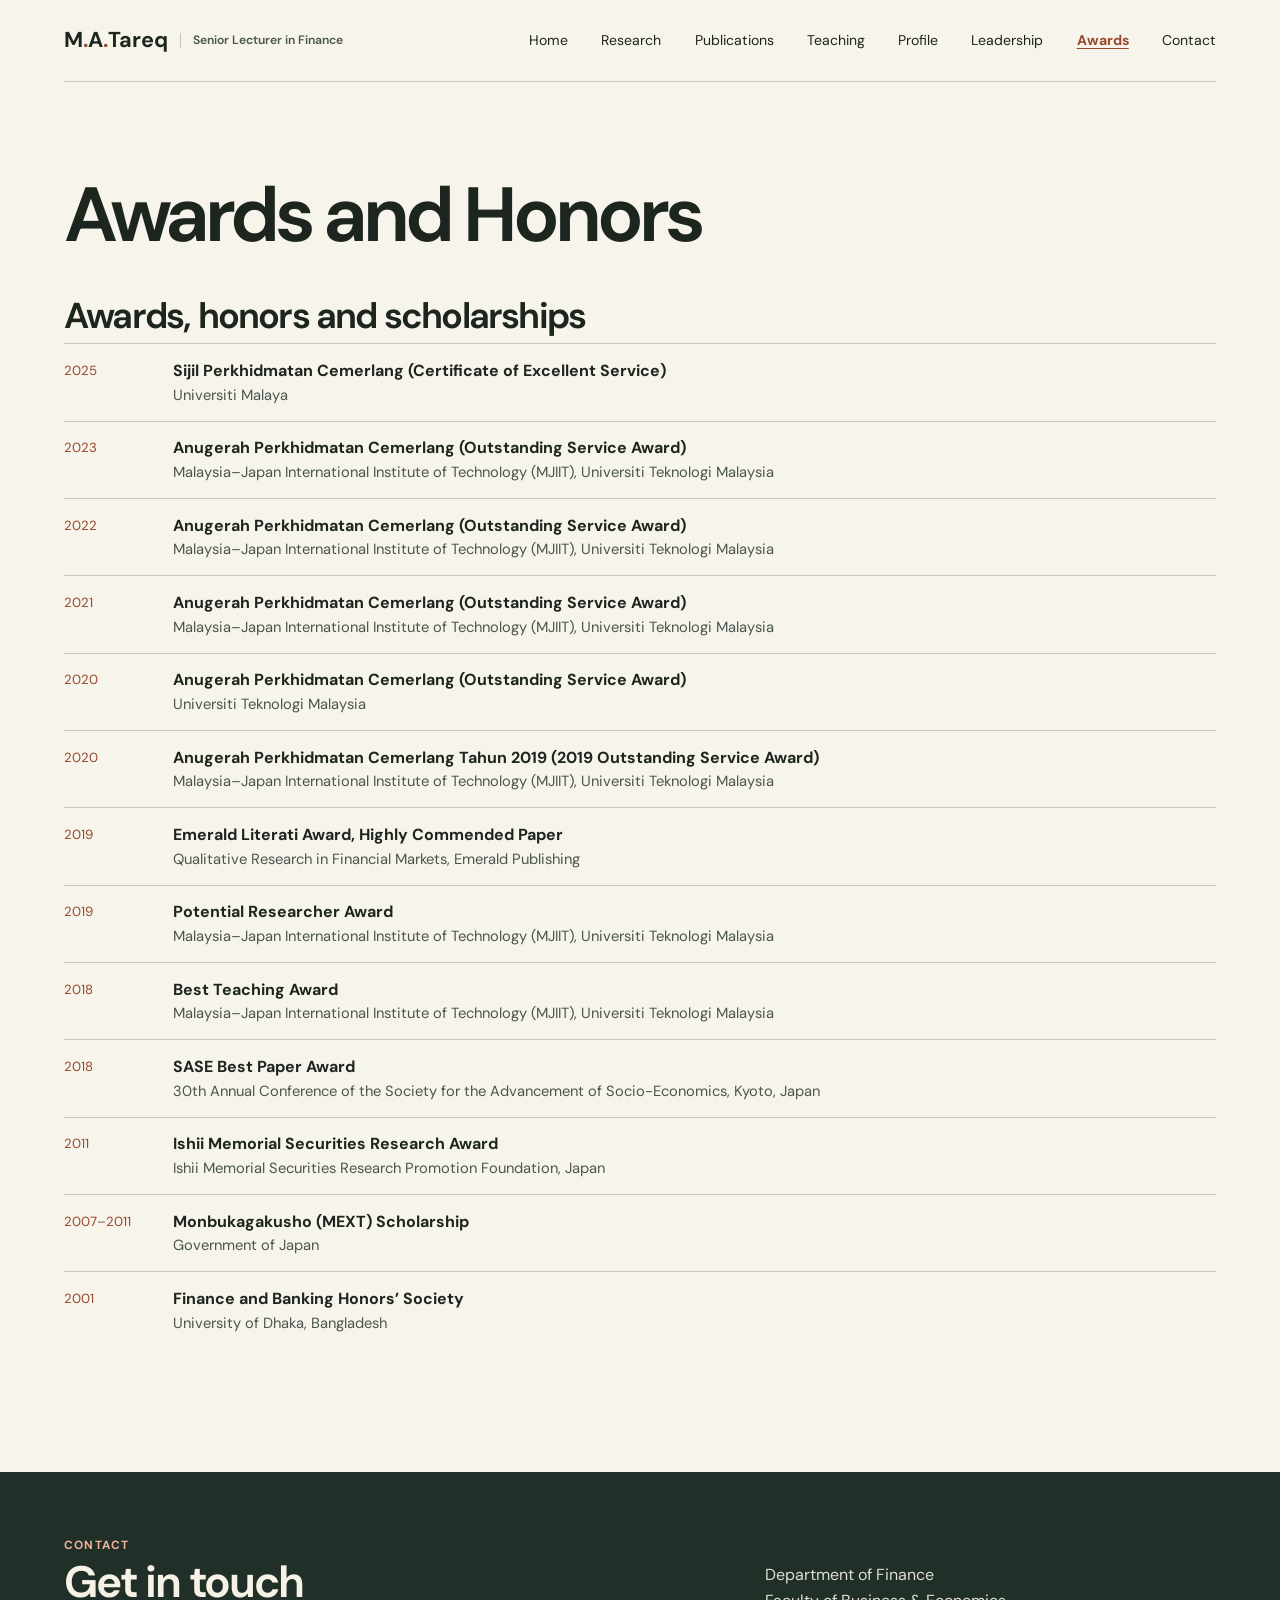
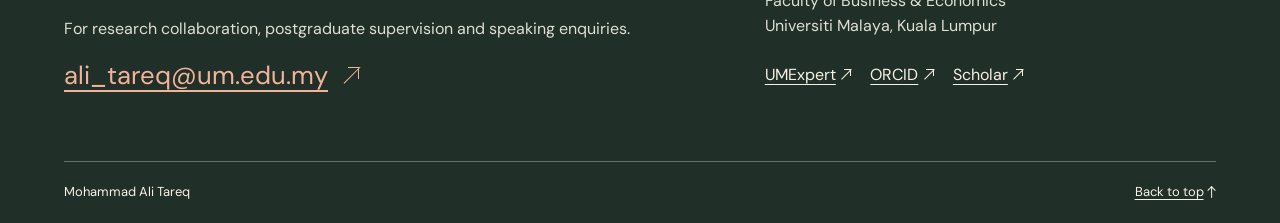
==== awards/index.html @ 012abb27 "Add leadership and awards pages and expand courses taught" ====
<!doctype html>
<html lang="en">
<head>
  <meta charset="utf-8">
  <meta name="viewport" content="width=device-width, initial-scale=1">
  <title>Awards and Honors | Mohammad Ali Tareq</title>
  <meta name="description" content="Awards, honors and scholarships received by Mohammad Ali Tareq.">
  <meta name="theme-color" content="#f7f4ec">
  <link rel="canonical" href="https://matareq.com/awards/">
  <link rel="icon" href="/assets/mark.svg" type="image/svg+xml">
  <link rel="stylesheet" href="/assets/site.css?v=3">
  <meta property="og:type" content="website">
  <meta property="og:title" content="Awards and Honors | Mohammad Ali Tareq">
  <meta property="og:description" content="Awards, honors and scholarships received by Mohammad Ali Tareq.">
  <meta property="og:url" content="https://matareq.com/awards/">
  <meta property="og:image" content="https://matareq.com/assets/share.jpg">
  <meta property="og:image:alt" content="Mohammad Ali Tareq, Senior Lecturer in Finance at Universiti Malaya">
  <meta name="twitter:card" content="summary_large_image">
</head>
<body id="top">
  <a class="skip" href="#main">Skip to content</a>
  <header class="site-header wrap">
    <a class="brand" href="/" aria-label="Mohammad Ali Tareq, Senior Lecturer in Finance, homepage">M<span>.</span>A<span>.</span> Tareq<span class="brand-title">Senior Lecturer in Finance</span></a>
    <nav aria-label="Main navigation">
      <a href="/">Home</a>
      <a href="/research/">Research</a>
      <a href="/publications/">Publications</a>
      <a href="/teaching/">Teaching</a>
      <a href="/profile/">Profile</a>
      <a href="/leadership/">Leadership</a>
      <a href="/awards/" aria-current="page">Awards</a>
      <a href="/contact/">Contact</a>
    </nav>
  </header>
    <main id="main" tabindex="-1">
    <section class="wrap section" aria-labelledby="page-title">
      <h1 class="page-title" id="page-title">Awards and Honors</h1>
      <section class="catalog-group">
        <h2>Awards, honors and scholarships</h2>
        <dl class="timeline">
          <div><dt>2025</dt><dd><strong>Sijil Perkhidmatan Cemerlang (Certificate of Excellent Service)</strong><span>Universiti Malaya</span></dd></div>
          <div><dt>2023</dt><dd><strong>Anugerah Perkhidmatan Cemerlang (Outstanding Service Award)</strong><span>Malaysia–Japan International Institute of Technology (MJIIT), Universiti Teknologi Malaysia</span></dd></div>
          <div><dt>2022</dt><dd><strong>Anugerah Perkhidmatan Cemerlang (Outstanding Service Award)</strong><span>Malaysia–Japan International Institute of Technology (MJIIT), Universiti Teknologi Malaysia</span></dd></div>
          <div><dt>2021</dt><dd><strong>Anugerah Perkhidmatan Cemerlang (Outstanding Service Award)</strong><span>Malaysia–Japan International Institute of Technology (MJIIT), Universiti Teknologi Malaysia</span></dd></div>
          <div><dt>2020</dt><dd><strong>Anugerah Perkhidmatan Cemerlang (Outstanding Service Award)</strong><span>Universiti Teknologi Malaysia</span></dd></div>
          <div><dt>2020</dt><dd><strong>Anugerah Perkhidmatan Cemerlang Tahun 2019 (2019 Outstanding Service Award)</strong><span>Malaysia–Japan International Institute of Technology (MJIIT), Universiti Teknologi Malaysia</span></dd></div>
          <div><dt>2019</dt><dd><strong>Emerald Literati Award, Highly Commended Paper</strong><span>Qualitative Research in Financial Markets, Emerald Publishing</span></dd></div>
          <div><dt>2019</dt><dd><strong>Potential Researcher Award</strong><span>Malaysia–Japan International Institute of Technology (MJIIT), Universiti Teknologi Malaysia</span></dd></div>
          <div><dt>2018</dt><dd><strong>Best Teaching Award</strong><span>Malaysia–Japan International Institute of Technology (MJIIT), Universiti Teknologi Malaysia</span></dd></div>
          <div><dt>2018</dt><dd><strong>SASE Best Paper Award</strong><span>30th Annual Conference of the Society for the Advancement of Socio-Economics, Kyoto, Japan</span></dd></div>
          <div><dt>2011</dt><dd><strong>Ishii Memorial Securities Research Award</strong><span>Ishii Memorial Securities Research Promotion Foundation, Japan</span></dd></div>
          <div><dt>2007–2011</dt><dd><strong>Monbukagakusho (MEXT) Scholarship</strong><span>Government of Japan</span></dd></div>
          <div><dt>2001</dt><dd><strong>Finance and Banking Honors’ Society</strong><span>University of Dhaka, Bangladesh</span></dd></div>
        </dl>
      </section>
    </section>
  </main>
  <footer>
    <div class="wrap footer-main">
      <div><p class="kicker">Contact</p><h2>Get in touch</h2><p>For research collaboration, postgraduate supervision and speaking enquiries.</p><a class="email" href="mailto:ali_tareq@um.edu.my">ali_tareq@um.edu.my <span class="arrow ne" aria-hidden="true"></span></a></div>
      <div class="footer-aside"><p>Department of Finance<br>Faculty of Business &amp; Economics<br>Universiti Malaya, Kuala Lumpur</p><ul><li><a href="https://umexpert.um.edu.my/ali_tareq">UMExpert <span class="arrow ne" aria-hidden="true"></span></a></li><li><a href="https://orcid.org/0000-0001-5521-8814">ORCID <span class="arrow ne" aria-hidden="true"></span></a></li><li><a href="https://scholar.google.com/citations?user=6SKprp0AAAAJ">Scholar <span class="arrow ne" aria-hidden="true"></span></a></li></ul></div>
    </div>
    <div class="wrap footer-end"><span>Mohammad Ali Tareq</span><a href="#top">Back to top <span class="arrow up" aria-hidden="true"></span></a></div>
  </footer>
</body>
</html>
---- assets/site.css ----
@font-face {
  font-family: "DM Sans";
  src: url("dm-sans.woff2") format("woff2");
  font-style: normal;
  font-weight: 400 700;
  font-display: swap;
}
:root {
  color-scheme: light;
  --paper: #f7f4ec;
  --ink: #1d251f;
  --muted: #49554d;
  --accent: #98482d;
  --line: #c9c6b9;
  --dark: #202f27;
  --light: #f7f2e6;
  --sage: #e9ebe1;
  --sans: "DM Sans", system-ui, sans-serif;
}
* { box-sizing: border-box; }
body { margin: 0; background: var(--paper); color: var(--ink); font: 1rem/1.6 var(--sans); }
a { color: inherit; text-underline-offset: .24em; }
a:hover { text-decoration-thickness: 2px; }
:focus-visible { outline: 2px solid currentColor; outline-offset: 5px; }
[hidden] { display: none !important; }
.sr-only, .skip:not(:focus) { position: absolute; width: 1px; height: 1px; padding: 0; margin: -1px; overflow: hidden; clip-path: inset(50%); white-space: nowrap; }
.skip:focus { position: fixed; z-index: 2; top: .5rem; left: .5rem; padding: .75rem; background: var(--light); color: var(--ink); }
.wrap { width: min(1220px, calc(100% - clamp(2rem, 10vw, 10rem))); margin-inline: auto; }
.site-header { min-height: 82px; display: flex; justify-content: space-between; align-items: center; gap: 1rem; border-bottom: 1px solid var(--line); }
.brand { font: 700 1.35rem/1 var(--sans); text-decoration: none; white-space: nowrap; }
.brand span { color: var(--accent); }
nav { display: flex; flex-wrap: wrap; align-items: center; gap: .25rem clamp(.65rem, 2.6vw, 2.1rem); }
nav a { display: inline-flex; align-items: center; gap: .45rem; min-height: 44px; font-size: .88rem; text-decoration: none; }
nav a:hover { text-decoration: underline; }
nav a[aria-current="page"] { color: var(--accent); font-weight: 700; text-decoration: underline; }
.hero { display: grid; grid-template-columns: 1.48fr 1fr; align-items: center; gap: clamp(1.5rem, 6vw, 6.5rem); padding-block: clamp(3.3rem, 7vw, 6.1rem); }
.kicker { margin: 0; color: var(--accent); font-size: .74rem; font-weight: 700; letter-spacing: .1em; text-transform: uppercase; }
.hero .kicker span { display: inline-block; width: 14px; border-top: 1px solid; margin: 0 .32rem .23em; }
h1, h2, h3 { font-family: var(--sans); font-weight: 650; margin: 0; }
h1 { font-size: clamp(3.1rem, 7.1vw, 6.5rem); line-height: .96; letter-spacing: -.065em; margin: .22em 0 .23em; }
h1 em { color: var(--accent); font-style: normal; }
.role { margin: 0; font-size: clamp(1rem, 1.6vw, 1.24rem); font-weight: 650; }
.intro { margin: 1rem 0 1.65rem; max-width: 49ch; color: var(--muted); }
.hero-links { display: flex; flex-wrap: wrap; gap: .4rem 1.4rem; align-items: center; }
.button, .text-link { display: inline-flex; gap: .65rem; align-items: center; min-height: 44px; font-weight: 650; font-size: .89rem; }
.button { text-decoration: none; padding: .65rem 1rem; background: var(--dark); color: var(--light); }
.button:hover { background: #364c3e; }
.button:focus-visible { outline-color: var(--ink); }
.text-link { color: var(--accent); }
.portrait { margin: 0; }
.portrait-frame { aspect-ratio: 1 / 1.05; position: relative; isolation: isolate; overflow: hidden; display: grid; align-items: end; justify-items: center; background: #dcdad0; }
.portrait-grid { position: absolute; inset: 7%; z-index: -1; border: 1px solid #b5b6a7; background-image: linear-gradient(90deg, #b5b6a780 1px, transparent 1px), linear-gradient(#b5b6a780 1px, transparent 1px); background-size: 25% 25%; }
.portrait img { width: 89%; height: auto; max-height: 96%; object-fit: contain; object-position: bottom; display: block; }
.portrait figcaption { display: flex; justify-content: space-between; flex-wrap: wrap; gap: .2rem .8rem; margin-top: .65rem; font-size: .72rem; color: var(--muted); letter-spacing: .045em; text-transform: uppercase; }
.section { padding-block: clamp(3.2rem, 6.5vw, 6rem); scroll-margin-top: 1rem; }
.split { display: grid; grid-template-columns: .74fr 1.26fr; gap: clamp(2.2rem, 7vw, 7rem); }
h2 { font-size: clamp(2.45rem, 5vw, 4.6rem); line-height: 1.03; letter-spacing: -.05em; margin: .12em 0 .25em; }
h3 { font-size: clamp(1.28rem, 2.25vw, 1.9rem); line-height: 1.2; letter-spacing: -.019em; }
.section-lead > p:not(.kicker) { max-width: 36ch; margin: 1.1rem 0 .7rem; color: var(--muted); }
.research-band, footer { background: var(--dark); color: var(--light); }
.research-band .kicker, footer .kicker { color: #f1b399; }
.research-band .section-lead > p:not(.kicker), .project-list article > p:not(.kicker), footer p:not(.kicker) { color: #dfdfd3; }
.project-list article { border-top: 1px solid #657268; padding: 1.25rem 0 1.4rem; }
.project-list article:last-child { border-bottom: 1px solid #657268; }
.project-list h3 { margin-top: .3rem; }
.project-list p:not(.kicker) { margin: .48rem 0 .55rem; }
.project-meta { font-size: .82rem; color: #ecd6c5; }
.section-top { display: flex; align-items: end; justify-content: space-between; gap: .5rem 1rem; flex-wrap: wrap; }
.section-top h2 { margin-bottom: 0; }
.filters { display: flex; flex-wrap: wrap; gap: .45rem; margin-block: 1.65rem; }
.filters button { background: transparent; color: var(--ink); border: 1px solid #928e80; border-radius: 0; font: 600 .83rem var(--sans); padding: .55rem .78rem; min-height: 44px; cursor: pointer; }
.filters button[aria-pressed="true"], .filters button:hover { color: var(--light); background: var(--dark); border-color: var(--dark); }
.filters button:focus-visible { outline-color: var(--ink); }
.papers, .course-grid ul, footer ul { padding: 0; list-style: none; }
.papers { margin: 1.5rem 0 0; }
.papers li { position: relative; display: grid; grid-template-columns: minmax(3rem, 12%) minmax(0, 1fr) 1.3rem; align-items: baseline; gap: .55rem; padding: 1.25rem 0; border-top: 1px solid var(--line); }
.papers li:last-child { border-bottom: 1px solid var(--line); }
.papers h3 a { text-decoration: none; }
.papers h3 a::after { content: ""; position: absolute; inset: .2rem 0; }
.papers h3 a:hover { text-decoration: underline; }
.papers p { margin: .18rem 0 0; color: var(--muted); }
.papers .journal { font-size: .86rem; margin-top: .44rem; }
.year, .paper-arrow { font-size: .9rem; color: var(--accent); font-weight: 650; }
.teaching-band { background: var(--sage); }
.course-grid { display: grid; grid-template-columns: 1fr 1fr; gap: 1.25rem; }
.course-grid > div, .supervision { border-top: 1px solid #a0a99b; padding-top: 1rem; }
.course-grid li { margin-block: .45rem; }
.supervision { margin-top: 1rem; }
.supervision p { margin: .55rem 0 .2rem; max-width: 57ch; }
.profile-heading { margin: 0 0 .75rem; }
.timeline { margin: 0 0 1.75rem; }
.timeline:last-child { margin-bottom: 0; }
.timeline > div { display: grid; grid-template-columns: 6.2rem minmax(0, 1fr); gap: .6rem; border-top: 1px solid var(--line); padding: .85rem 0; }
.timeline dt { color: var(--accent); font-size: .83rem; padding-top: .13rem; }
.timeline dd { margin: 0; }
.timeline dd span { display: block; color: var(--muted); font-size: .92rem; }
.footer-main { display: grid; grid-template-columns: 1.2fr .8fr; gap: 1.5rem; align-items: end; padding-block: clamp(2.7rem, 5vw, 5rem); }
.footer-main p:not(.kicker) { margin: .6rem 0 .85rem; }
.email { display: inline-flex; gap: .42rem; align-items: center; color: #f1b399; font-size: clamp(1.04rem, 2.4vw, 1.6rem); overflow-wrap: anywhere; }
footer ul { display: flex; flex-wrap: wrap; gap: .3rem 1.2rem; margin: 0; }
footer li a, .footer-end a { display: inline-flex; align-items: center; min-height: 44px; }
.footer-end { display: flex; justify-content: space-between; gap: .6rem; align-items: center; border-top: 1px solid #657268; padding-block: .55rem; font-size: .81rem; }
@media (max-width: 760px) {
  .hero { gap: 1.6rem; }
  .hero .kicker span { display: none; }
  .split { grid-template-columns: 1fr; }
  .section-lead > p:not(.kicker) { max-width: 53ch; }
}
@media (max-width: 600px) {
  .site-header { display: block; padding-top: 1.1rem; }
  nav { margin-top: .55rem; padding-bottom: .2rem; }
  .hero { grid-template-columns: 1fr; padding-block: 2.55rem; }
  h1 { font-size: clamp(2.8rem, 11vw, 5rem); }
  .portrait { max-width: 23rem; }
  .footer-main { grid-template-columns: 1fr; }
}
@media (max-width: 390px) {
  .papers li { grid-template-columns: minmax(0, 1fr) 1rem; gap: .3rem .45rem; }
  .papers .year { grid-column: 1 / -1; }
  .course-grid { grid-template-columns: 1fr; }
  .timeline > div { grid-template-columns: 4.6rem minmax(0, 1fr); }
}
@media print {
  :root { --paper: white; --ink: black; --muted: #252525; --accent: #333; --dark: white; --light: black; }
  .wrap { width: 100%; }
  .site-header, .hero-links, .filters, .footer-end a { display: none !important; }
  .section, .hero, .footer-main { padding-block: 1rem; }
  .research-band .kicker, .research-band .section-lead > p:not(.kicker), .project-list article > p:not(.kicker), .project-meta, footer .kicker, footer p:not(.kicker), .email { color: black; }
  article, .papers li, .timeline > div { break-inside: avoid; }
}
.arrow { position: relative; display: inline-block; width: .68em; height: .68em; flex: 0 0 .68em; vertical-align: middle; }
.arrow::before { content: ""; position: absolute; inset: 0 0 auto auto; width: .4em; height: .4em; border-top: 1px solid; border-right: 1px solid; }
.arrow::after { content: ""; position: absolute; top: 0; right: 0; width: .88em; border-top: 1px solid; transform: rotate(-45deg); transform-origin: right top; }
.arrow.se { transform: rotate(90deg); }
.arrow.up { transform: rotate(-45deg); }
footer a .arrow { margin-inline-start: .28em; }

.page-title { font-size: clamp(2.5rem, 6vw, 5.1rem); margin: .12em 0 .25em; line-height: 1.08; }
.home-directory { padding: 0 0 clamp(3.2rem, 6.5vw, 6rem); }
.home-directory h2, .contact-details h2 { font-size: clamp(1.5rem, 3vw, 2rem); }
.directory-grid { display: grid; grid-template-columns: repeat(2, minmax(0, 1fr)); column-gap: 2rem; margin-top: 1.3rem; }
.directory-grid a { display: grid; gap: .3rem; color: var(--ink); padding: 1rem 0; border-top: 1px solid var(--line); text-decoration: none; }
.directory-grid strong { font-size: 1.15rem; text-decoration: underline; text-underline-offset: .23em; }
.directory-grid span { color: var(--muted); }
.directory-grid a:hover strong { color: var(--accent); }
.related { padding-block: 1rem; }
.contact-details { border-top: 1px solid var(--line); padding-top: 1rem; }
footer h2 { font-size: clamp(1.7rem, 3.6vw, 2.75rem); }
@media (max-width: 530px) { .directory-grid { grid-template-columns: 1fr; } }
.brand { display: inline-flex; align-items: center; }
.brand .brand-title { margin-inline-start: .75rem; padding-inline-start: .75rem; border-inline-start: 1px solid var(--line); color: var(--muted); font: 600 .76rem/1.25 var(--sans); white-space: normal; }
@media (min-width: 601px) and (max-width: 960px) { .site-header { flex-wrap: wrap; padding-block: .75rem; } }
@media (max-width: 350px) { .brand .brand-title { margin-inline-start: .5rem; padding-inline-start: .5rem; } }
.cv-catalog { color: #202720; }
.catalog-links { display: flex; flex-wrap: wrap; gap: .55rem; list-style: none; margin: 1.5rem 0 2.5rem; padding: 0; }
.catalog-links a { display: inline-flex; align-items: center; gap: .35em; min-height: 44px; padding: .4rem .75rem; border: 1px solid #a6aa9e; }
.catalog-links a:hover { background: #e9ebe1; }
.catalog-group { margin: 2.5rem 0; scroll-margin-top: 1rem; }
.catalog-group h2 { font-size: clamp(1.5rem, 3vw, 2.25rem); }
.citation-list, .grant-list { margin: 1rem 0 0; padding: 0; }
.citation-list li, .grant-list li { border-top: 1px solid var(--line); padding: .85rem 0; }
.citation-list { padding-inline-start: 1.6rem; }
.citation-list li { padding-inline-start: .4rem; }
.doi-link { white-space: nowrap; display: inline-block; color: #415547; font-weight: 700; margin-inline-start: .35em; }
.grant-list { list-style: none; }
.grant-list li { display: grid; grid-template-columns: 7rem minmax(0, 1fr); gap: .4rem 1.2rem; }
.grant-list h3 { font-size: 1.15rem; }
.grant-list p { margin: .35rem 0 0; }
.grant-period { font-size: .9rem; font-variant-numeric: tabular-nums; }
.grant-amount { font-weight: 700; }
@media (max-width: 540px) { .grant-list li { grid-template-columns: 1fr; } }

.catalog-search label { display: block; font-weight: 700; }
.catalog-search input { width: min(100%, 28rem); min-height: 44px; padding: .5rem .75rem; border: 1px solid #747b71; background: #fffdf7; color: #202720; font: inherit; }
.catalog-search [role="status"] { margin: .4rem 0; }
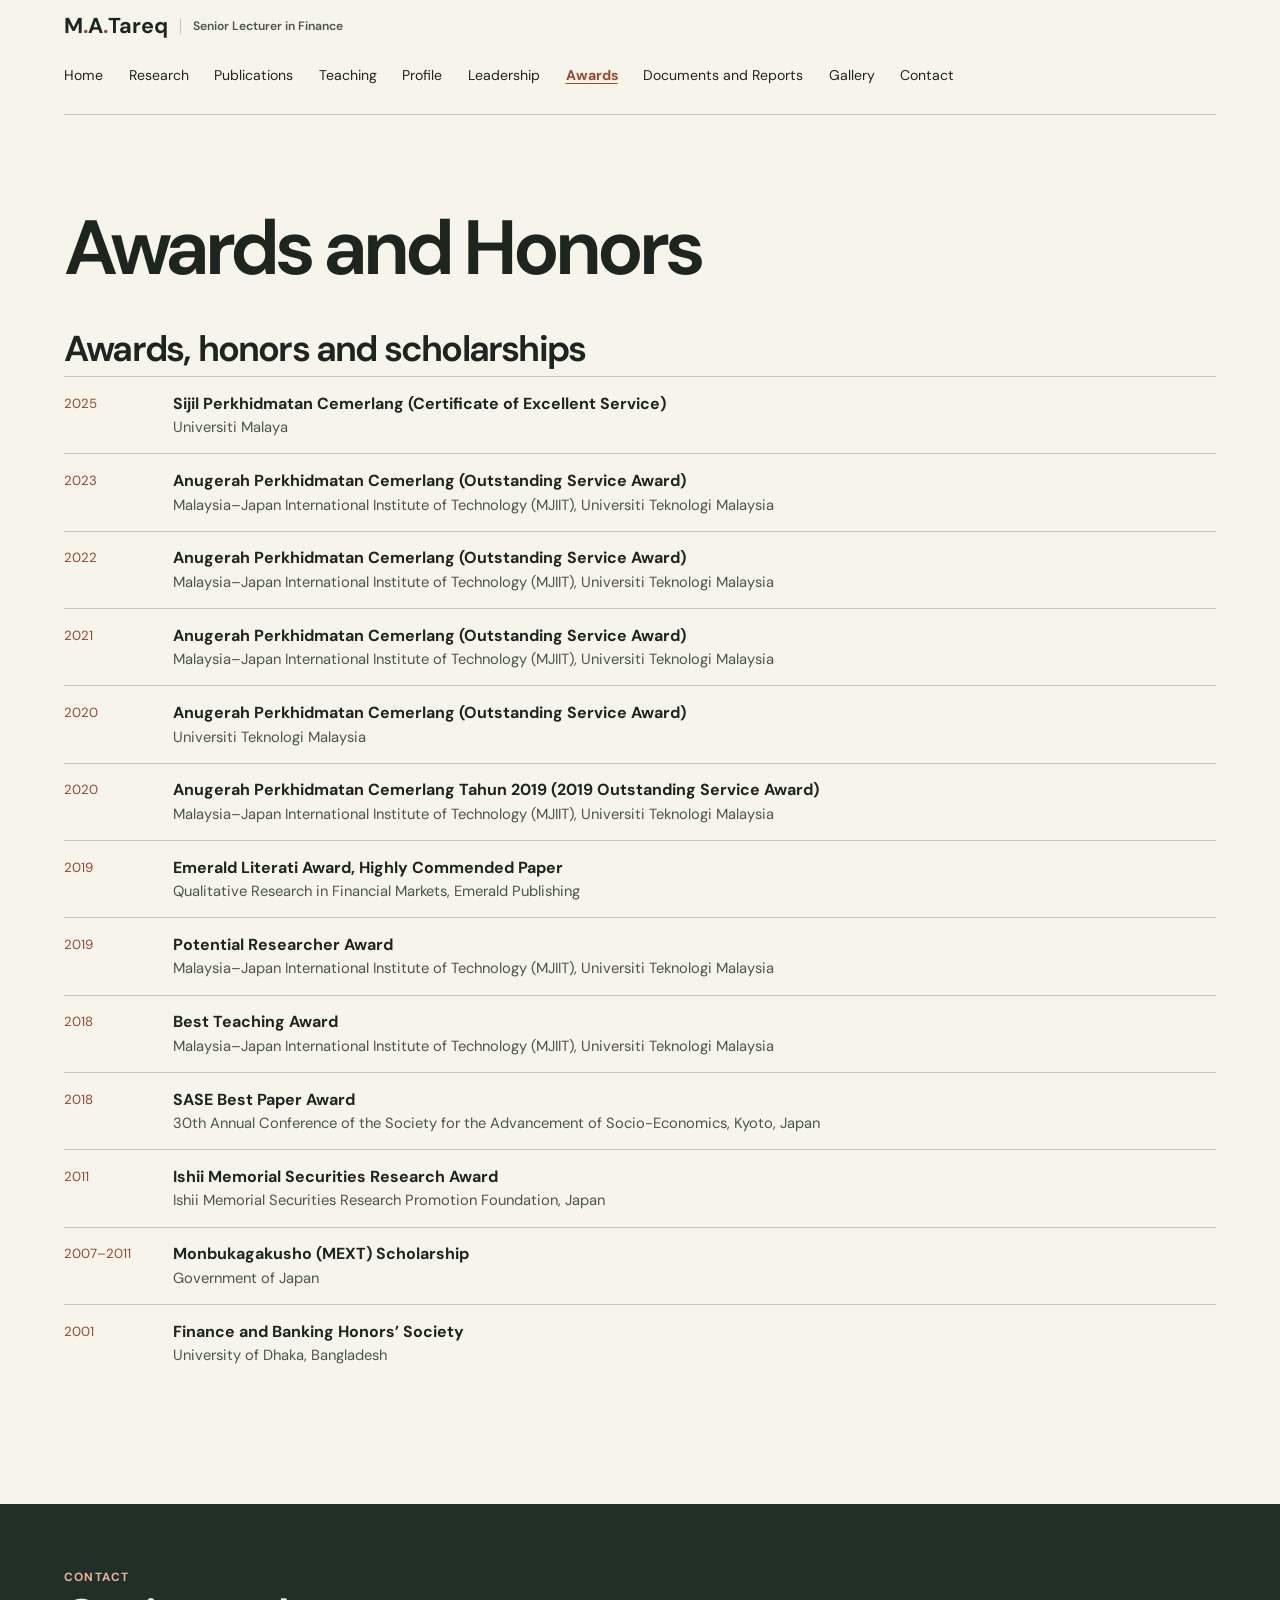
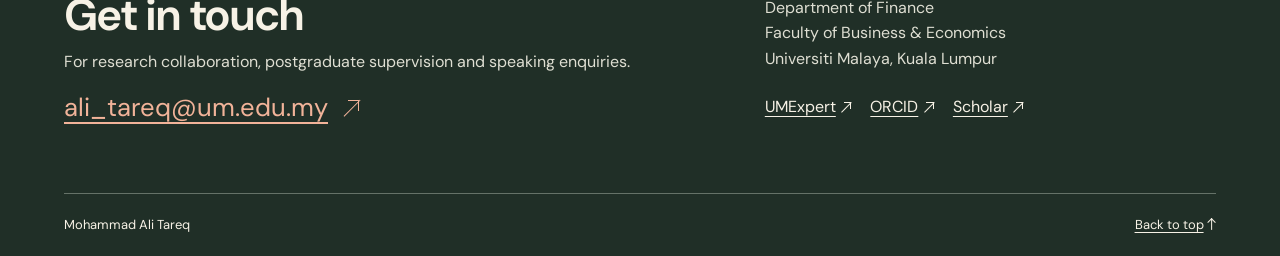
==== commit 12807ff9: "Add Documents and Reports and Gallery pages" ====
--- a/awards/index.html
+++ b/awards/index.html
@@ -8,7 +8,7 @@
   <meta name="theme-color" content="#f7f4ec">
   <link rel="canonical" href="https://matareq.com/awards/">
   <link rel="icon" href="/assets/mark.svg" type="image/svg+xml">
-  <link rel="stylesheet" href="/assets/site.css?v=3">
+  <link rel="stylesheet" href="/assets/site.css?v=4">
   <meta property="og:type" content="website">
   <meta property="og:title" content="Awards and Honors | Mohammad Ali Tareq">
   <meta property="og:description" content="Awards, honors and scholarships received by Mohammad Ali Tareq.">
@@ -29,6 +29,8 @@
       <a href="/profile/">Profile</a>
       <a href="/leadership/">Leadership</a>
       <a href="/awards/" aria-current="page">Awards</a>
+      <a href="/documents-and-reports/">Documents and Reports</a>
+      <a href="/gallery/">Gallery</a>
       <a href="/contact/">Contact</a>
     </nav>
   </header>
--- a/assets/site.css
+++ b/assets/site.css
@@ -173,3 +173,11 @@
 .catalog-search label { display: block; font-weight: 700; }
 .catalog-search input { width: min(100%, 28rem); min-height: 44px; padding: .5rem .75rem; border: 1px solid #747b71; background: #fffdf7; color: #202720; font: inherit; }
 .catalog-search [role="status"] { margin: .4rem 0; }
+
+/* Allow the expanded navigation to wrap above page content. */
+.site-header { flex-wrap: wrap; padding-block: 1rem; }
+.site-header nav { flex: 1 1 100%; column-gap: clamp(.8rem, 2vw, 1.7rem); }
+.collection-page { min-height: 48vh; }
+.collection-page .page-title { max-width: 20ch; }
+.collection-empty { margin-top: 2rem; padding-block: 1.5rem; border-top: 1px solid var(--line); }
+.collection-empty p { margin: 0; color: var(--muted); max-width: 55ch; }
